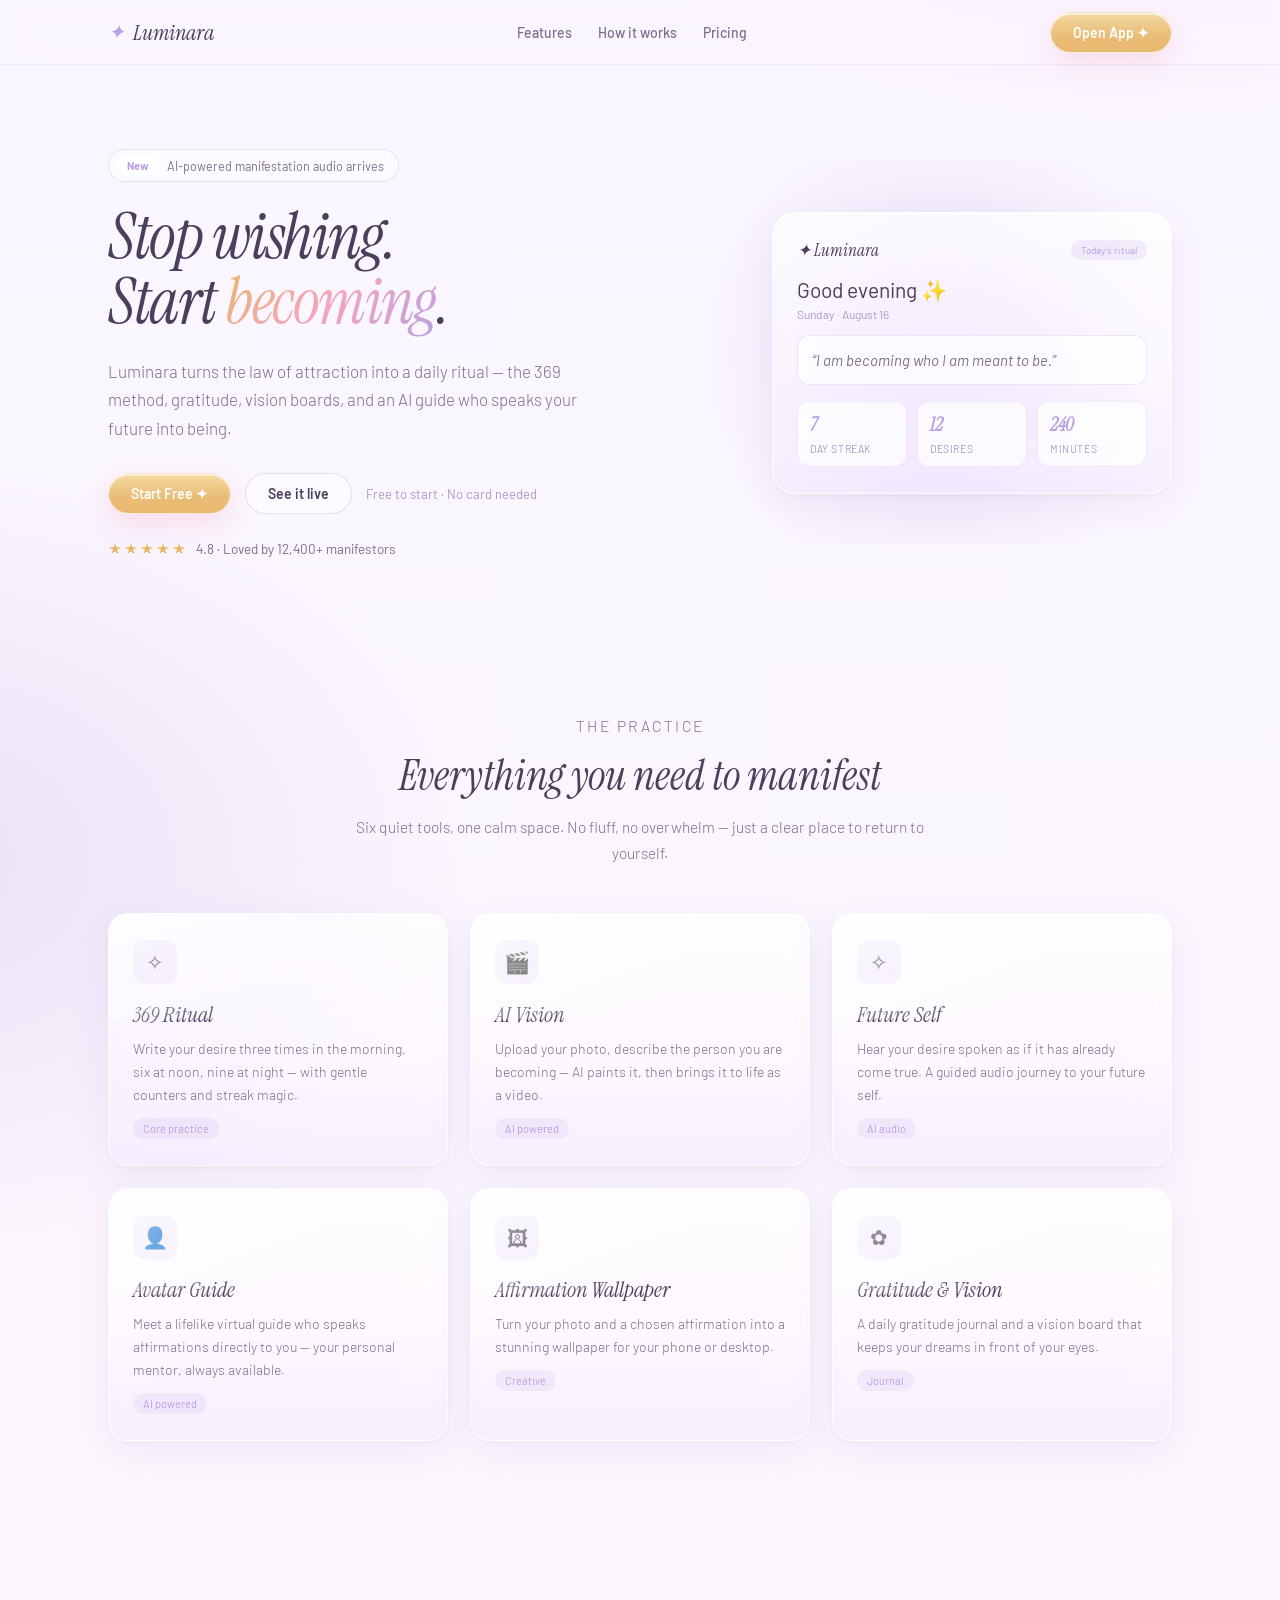
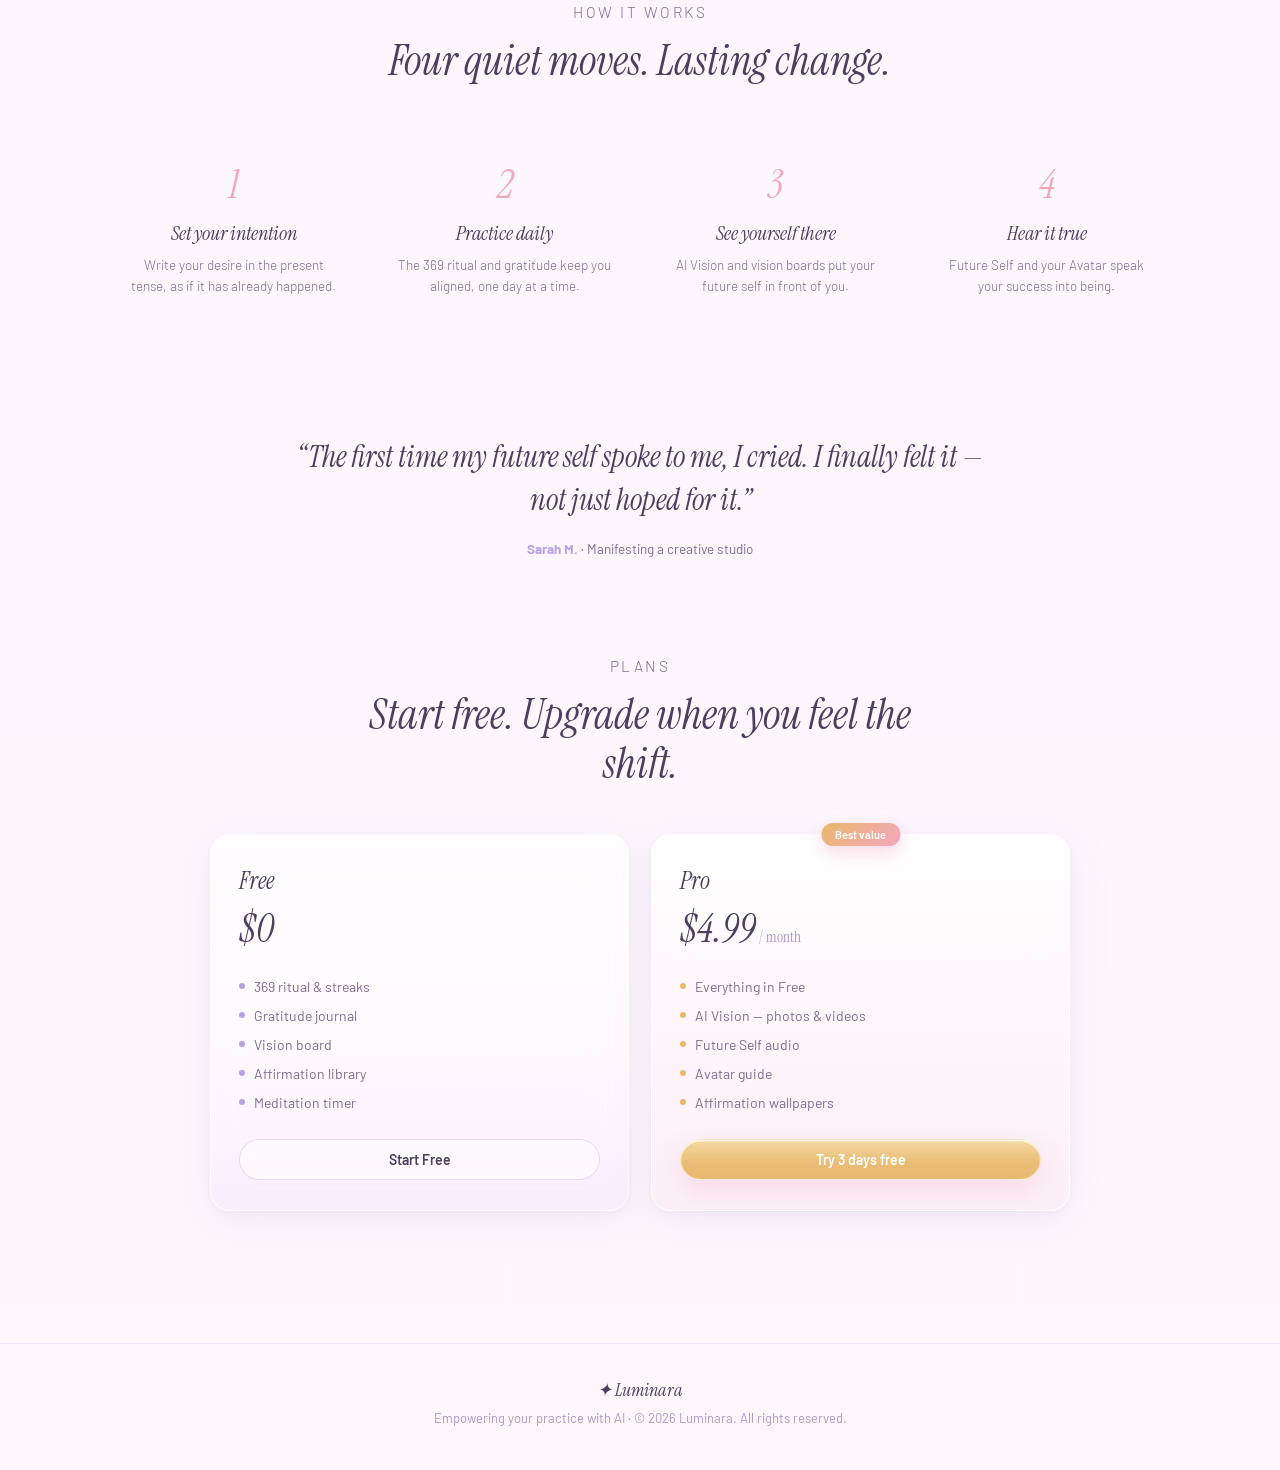
==== landing.html @ 82e82f9a "Add marketing landing page + redirect / to landing" ====
<!DOCTYPE html>
<html lang="en">
<head>
<meta charset="UTF-8">
<meta name="viewport" content="width=device-width, initial-scale=1.0">
<title>Luminara — Manifest Your Reality</title>
<meta name="description" content="Luminara turns the law of attraction into a daily ritual: 369 method, gratitude, vision boards, and an AI guide that speaks your future into being.">
<link rel="preconnect" href="https://fonts.googleapis.com">
<link rel="preconnect" href="https://fonts.gstatic.com" crossorigin>
<link href="https://fonts.googleapis.com/css2?family=Instrument+Serif:ital@0;1&family=Barlow:wght@300;400;500;600&family=Inter:wght@300;400;500&display=swap" rel="stylesheet">
<style>
:root {
  --bg: #FAF6FF;
  --purple: #B8A1E3; --pink: #F4A6BD; --gold: #E8B86D;
  --text: #4A3F5C; --text2: #7C6F8E; --text3: #A89BC4;
  --card: linear-gradient(180deg, rgba(255,255,255,0.72) 0%, rgba(255,255,255,0.42) 55%, rgba(241,232,255,0.5) 100%);
  --shadow: 0 10px 38px rgba(184,161,227,0.16), 0 2px 6px rgba(74,63,92,0.04);
  --radius: 20px;
}
* { margin: 0; padding: 0; box-sizing: border-box; -webkit-tap-highlight-color: transparent; }
body {
  font-family: 'Barlow', 'Inter', sans-serif; color: var(--text);
  background:
    radial-gradient(1100px 700px at 88% -10%, rgba(244,166,189,0.22), transparent 62%),
    radial-gradient(950px 650px at -8% 28%, rgba(184,161,227,0.26), transparent 62%),
    radial-gradient(850px 600px at 55% 115%, rgba(232,184,109,0.16), transparent 62%),
    linear-gradient(180deg, #FAF6FF 0%, #FDF7FB 100%);
  min-height: 100vh; overflow-x: hidden; -webkit-font-smoothing: antialiased;
}
.container { max-width: 1120px; margin: 0 auto; padding: 0 28px; }
h1, h2, h3 { font-family: 'Instrument Serif', serif; font-style: italic; font-weight: 400; }

/* Nav */
.lp-nav { position: sticky; top: 0; z-index: 20; backdrop-filter: blur(18px) saturate(1.5); background: rgba(250,246,255,0.72); border-bottom: 1px solid rgba(184,161,227,0.18); }
.lp-nav .container { display: flex; align-items: center; justify-content: space-between; height: 64px; }
.lp-logo { display: flex; align-items: center; gap: 8px; font-family: 'Instrument Serif', serif; font-style: italic; font-size: 22px; color: var(--text); text-decoration: none; }
.lp-logo .spark { color: var(--purple); font-size: 20px; }
.lp-links { display: flex; gap: 26px; }
.lp-links a { color: var(--text2); text-decoration: none; font-size: 14px; font-weight: 500; transition: 0.25s; }
.lp-links a:hover { color: var(--text); }
.btn { display: inline-flex; align-items: center; gap: 8px; border-radius: 999px; text-decoration: none; font-size: 14px; font-weight: 600; padding: 11px 22px; transition: 0.25s; cursor: pointer; border: none; }
.btn-gold {
  background: linear-gradient(180deg, rgba(245,217,160,0.96) 0%, rgba(232,184,109,0.94) 60%, rgba(232,184,109,0.98) 100%);
  border: 1px solid rgba(255,255,255,0.6);
  box-shadow: inset 0 1.5px 0 rgba(255,255,255,0.8), 0 10px 26px rgba(244,166,189,0.3);
  color: #fff;
}
.btn-gold:hover { transform: translateY(-2px); box-shadow: inset 0 1.5px 0 rgba(255,255,255,0.8), 0 14px 32px rgba(244,166,189,0.42); }
.btn-ghost { background: rgba(255,255,255,0.6); border: 1px solid rgba(184,161,227,0.35); color: var(--text); }
.btn-ghost:hover { background: rgba(255,255,255,0.9); transform: translateY(-2px); }

/* Hero */
.lp-hero { padding: 84px 0 70px; }
.lp-hero .container { display: grid; grid-template-columns: 1.08fr 0.92fr; gap: 52px; align-items: center; }
.lp-badge { display: inline-flex; align-items: center; gap: 8px; background: rgba(255,255,255,0.6); border: 1px solid rgba(184,161,227,0.3); border-radius: 999px; padding: 6px 14px 6px 8px; font-size: 12.5px; color: var(--text2); margin-bottom: 22px; }
.lp-badge b { background: #fff; border-radius: 999px; padding: 3px 10px; font-size: 11px; color: var(--purple); }
.lp-hero h1 { font-size: 64px; line-height: 1.02; letter-spacing: -1.5px; color: var(--text); }
.lp-hero h1 em { font-style: italic; background: linear-gradient(135deg, #E8B86D, #F4A6BD, #B8A1E3); -webkit-background-clip: text; background-clip: text; -webkit-text-fill-color: transparent; }
.lp-hero .sub { font-size: 17px; color: var(--text2); line-height: 1.7; margin: 22px 0 30px; max-width: 480px; font-weight: 300; }
.lp-cta { display: flex; gap: 14px; flex-wrap: wrap; align-items: center; }
.lp-cta .note { font-size: 13px; color: var(--text3); }
.lp-stars { display: flex; align-items: center; gap: 8px; margin-top: 26px; color: var(--text2); font-size: 13.5px; }
.lp-stars .s { color: var(--gold); letter-spacing: 2px; }

/* Hero mock */
.lp-mock { position: relative; }
.mock-card {
  background: var(--card); backdrop-filter: blur(20px) saturate(1.6); border-radius: 24px;
  border: 1px solid rgba(255,255,255,0.75); border-top-color: rgba(255,255,255,0.95);
  box-shadow: var(--shadow), inset 0 1px 0 rgba(255,255,255,0.9);
  padding: 26px 24px; max-width: 400px; margin-left: auto;
}
.mock-top { display: flex; justify-content: space-between; align-items: center; margin-bottom: 16px; }
.mock-logo { font-family: 'Instrument Serif', serif; font-style: italic; font-size: 17px; color: var(--text); }
.mock-chip { font-size: 10px; background: rgba(184,161,227,0.18); color: var(--purple); padding: 4px 10px; border-radius: 999px; }
.mock-greet { font-size: 21px; color: var(--text); margin-bottom: 4px; }
.mock-date { font-size: 12px; color: var(--text3); margin-bottom: 14px; }
.mock-mantra { font-size: 15px; font-style: italic; color: var(--text2); line-height: 1.6; background: rgba(255,255,255,0.7); border: 1px solid rgba(184,161,227,0.25); border-radius: 12px; padding: 12px 14px; margin-bottom: 16px; }
.mock-stats { display: flex; gap: 10px; }
.mock-stat { flex: 1; background: rgba(255,255,255,0.75); border: 1px solid rgba(184,161,227,0.2); border-radius: 12px; padding: 10px 12px; }
.mock-stat b { display: block; font-size: 19px; color: var(--purple); font-family: 'Instrument Serif', serif; font-style: italic; }
.mock-stat span { font-size: 10.5px; color: var(--text3); text-transform: uppercase; letter-spacing: 0.6px; }
.mock-glow { position: absolute; inset: -18%; background: radial-gradient(circle, rgba(184,161,227,0.3), transparent 65%); z-index: -1; }

/* Section base */
.lp-sec { padding: 72px 0; }
.lp-sec-head { text-align: center; max-width: 620px; margin: 0 auto 46px; }
.lp-kicker { font-size: 12.5px; text-transform: uppercase; letter-spacing: 2.5px; color: var(--purple); margin-bottom: 12px; }
.lp-sec-head h2 { font-size: 42px; color: var(--text); line-height: 1.15; }
.lp-sec-head p { color: var(--text2); font-size: 15.5px; margin-top: 14px; line-height: 1.7; font-weight: 300; }

/* Features */
.lp-feats { display: grid; grid-template-columns: repeat(3, 1fr); gap: 22px; }
.feat {
  background: var(--card); backdrop-filter: blur(18px) saturate(1.6);
  border: 1px solid rgba(255,255,255,0.72); border-top-color: rgba(255,255,255,0.95);
  border-radius: var(--radius); padding: 26px 24px; box-shadow: var(--shadow);
  transition: 0.35s cubic-bezier(0.2,0.7,0.3,1); position: relative; overflow: hidden;
}
.feat::before { content: ""; position: absolute; top: 0; left: 0; right: 0; height: 42%; background: linear-gradient(135deg, rgba(255,255,255,0.6), transparent 60%); pointer-events: none; }
.feat:hover { transform: translateY(-4px); box-shadow: 0 16px 44px rgba(184,161,227,0.24); }
.feat .ico { width: 44px; height: 44px; border-radius: 12px; display: flex; align-items: center; justify-content: center; font-size: 21px; background: rgba(184,161,227,0.16); margin-bottom: 16px; }
.feat h3 { font-size: 22px; color: var(--text); margin-bottom: 8px; }
.feat p { font-size: 14px; color: var(--text2); line-height: 1.65; font-weight: 300; }
.feat .tag { display: inline-block; margin-top: 12px; font-size: 11px; color: var(--purple); background: rgba(184,161,227,0.14); padding: 4px 10px; border-radius: 999px; }

/* How it works */
.lp-steps { display: grid; grid-template-columns: repeat(4, 1fr); gap: 20px; counter-reset: step; }
.step { text-align: center; padding: 26px 18px; }
.step .num { font-family: 'Instrument Serif', serif; font-style: italic; font-size: 40px; color: var(--pink); display: block; margin-bottom: 10px; }
.step h3 { font-size: 20px; color: var(--text); margin-bottom: 8px; }
.step p { font-size: 13.5px; color: var(--text2); line-height: 1.6; font-weight: 300; }

/* Big quote */
.lp-quote { text-align: center; padding: 40px 0 10px; }
.lp-quote blockquote { font-family: 'Instrument Serif', serif; font-style: italic; font-size: 30px; color: var(--text); line-height: 1.45; max-width: 720px; margin: 0 auto; }
.lp-quote .who { margin-top: 18px; font-size: 13.5px; color: var(--text2); }
.lp-quote .who b { color: var(--purple); }

/* Pricing */
.lp-price { display: grid; grid-template-columns: 1fr 1fr; gap: 22px; max-width: 860px; margin: 0 auto; }
.price {
  background: var(--card); backdrop-filter: blur(18px) saturate(1.6);
  border: 1px solid rgba(255,255,255,0.72); border-radius: var(--radius);
  padding: 30px 28px; box-shadow: var(--shadow); position: relative;
}
.price.pro { background: linear-gradient(180deg, rgba(255,255,255,0.85), rgba(250,236,244,0.7)); }
.price .best { position: absolute; top: -12px; left: 50%; transform: translateX(-50%); background: linear-gradient(135deg, #E8B86D, #F4A6BD); color: #fff; font-size: 11px; font-weight: 600; padding: 5px 14px; border-radius: 999px; box-shadow: 0 6px 16px rgba(244,166,189,0.4); }
.price h3 { font-size: 24px; color: var(--text); margin-bottom: 6px; }
.price .amt { font-family: 'Instrument Serif', serif; font-style: italic; font-size: 40px; color: var(--text); }
.price .amt small { font-size: 15px; color: var(--text3); font-style: normal; }
.price ul { list-style: none; margin: 18px 0 22px; }
.price li { font-size: 14px; color: var(--text2); padding: 6px 0; display: flex; gap: 9px; align-items: center; }
.price li::before { content: ""; width: 6px; height: 6px; border-radius: 50%; background: var(--purple); flex-shrink: 0; }
.price.pro li::before { background: var(--gold); }
.price .btn { width: 100%; justify-content: center; }

/* Footer */
.lp-foot { border-top: 1px solid rgba(184,161,227,0.2); padding: 34px 0 44px; margin-top: 60px; text-align: center; }
.lp-foot .f-logo { font-family: 'Instrument Serif', serif; font-style: italic; font-size: 18px; color: var(--text); margin-bottom: 8px; }
.lp-foot p { font-size: 13px; color: var(--text3); }

/* Responsive */
@media (max-width: 900px) {
  .lp-hero .container { grid-template-columns: 1fr; gap: 40px; }
  .lp-hero h1 { font-size: 46px; }
  .mock-card { margin: 0 auto; }
  .lp-feats { grid-template-columns: 1fr 1fr; }
  .lp-steps { grid-template-columns: 1fr 1fr; }
  .lp-links { display: none; }
}
@media (max-width: 600px) {
  .lp-hero { padding: 52px 0 40px; }
  .lp-hero h1 { font-size: 38px; }
  .lp-sec { padding: 48px 0; }
  .lp-sec-head h2 { font-size: 32px; }
  .lp-feats { grid-template-columns: 1fr; }
  .lp-steps { grid-template-columns: 1fr; }
  .lp-price { grid-template-columns: 1fr; }
  .lp-quote blockquote { font-size: 24px; }
}
</style>
</head>
<body>

<nav class="lp-nav">
  <div class="container">
    <a class="lp-logo" href="landing.html"><span class="spark">✦</span>Luminara</a>
    <div class="lp-links">
      <a href="#features">Features</a>
      <a href="#how">How it works</a>
      <a href="#pricing">Pricing</a>
    </div>
    <a class="btn btn-gold" href="index.html">Open App ✦</a>
  </div>
</nav>

<header class="lp-hero">
  <div class="container">
    <div>
      <span class="lp-badge"><b>New</b> AI-powered manifestation audio arrives</span>
      <h1>Stop wishing.<br>Start <em>becoming</em>.</h1>
      <p class="sub">Luminara turns the law of attraction into a daily ritual — the 369 method, gratitude, vision boards, and an AI guide who speaks your future into being.</p>
      <div class="lp-cta">
        <a class="btn btn-gold" href="index.html">Start Free ✦</a>
        <a class="btn btn-ghost" href="index.html">See it live</a>
        <span class="note">Free to start · No card needed</span>
      </div>
      <div class="lp-stars"><span class="s">★★★★★</span> 4.8 · Loved by 12,400+ manifestors</div>
    </div>
    <div class="lp-mock">
      <div class="mock-glow"></div>
      <div class="mock-card">
        <div class="mock-top"><span class="mock-logo">✦ Luminara</span><span class="mock-chip">Today's ritual</span></div>
        <div class="mock-greet">Good evening ✨</div>
        <div class="mock-date">Sunday · August 16</div>
        <div class="mock-mantra">“I am becoming who I am meant to be.”</div>
        <div class="mock-stats">
          <div class="mock-stat"><b>7</b><span>Day streak</span></div>
          <div class="mock-stat"><b>12</b><span>Desires</span></div>
          <div class="mock-stat"><b>240</b><span>Minutes</span></div>
        </div>
      </div>
    </div>
  </div>
</header>

<section class="lp-sec" id="features">
  <div class="container">
    <div class="lp-sec-head">
      <p class="lp-kicker">The practice</p>
      <h2>Everything you need to manifest</h2>
      <p>Six quiet tools, one calm space. No fluff, no overwhelm — just a clear place to return to yourself.</p>
    </div>
    <div class="lp-feats">
      <div class="feat"><div class="ico">✧</div><h3>369 Ritual</h3><p>Write your desire three times in the morning, six at noon, nine at night — with gentle counters and streak magic.</p><span class="tag">Core practice</span></div>
      <div class="feat"><div class="ico">🎬</div><h3>AI Vision</h3><p>Upload your photo, describe the person you are becoming — AI paints it, then brings it to life as a video.</p><span class="tag">AI powered</span></div>
      <div class="feat"><div class="ico">✧</div><h3>Future Self</h3><p>Hear your desire spoken as if it has already come true. A guided audio journey to your future self.</p><span class="tag">AI audio</span></div>
      <div class="feat"><div class="ico">👤</div><h3>Avatar Guide</h3><p>Meet a lifelike virtual guide who speaks affirmations directly to you — your personal mentor, always available.</p><span class="tag">AI powered</span></div>
      <div class="feat"><div class="ico">🖼</div><h3>Affirmation Wallpaper</h3><p>Turn your photo and a chosen affirmation into a stunning wallpaper for your phone or desktop.</p><span class="tag">Creative</span></div>
      <div class="feat"><div class="ico">✿</div><h3>Gratitude &amp; Vision</h3><p>A daily gratitude journal and a vision board that keeps your dreams in front of your eyes.</p><span class="tag">Journal</span></div>
    </div>
  </div>
</section>

<section class="lp-sec" id="how">
  <div class="container">
    <div class="lp-sec-head">
      <p class="lp-kicker">How it works</p>
      <h2>Four quiet moves. Lasting change.</h2>
    </div>
    <div class="lp-steps">
      <div class="step"><span class="num">1</span><h3>Set your intention</h3><p>Write your desire in the present tense, as if it has already happened.</p></div>
      <div class="step"><span class="num">2</span><h3>Practice daily</h3><p>The 369 ritual and gratitude keep you aligned, one day at a time.</p></div>
      <div class="step"><span class="num">3</span><h3>See yourself there</h3><p>AI Vision and vision boards put your future self in front of you.</p></div>
      <div class="step"><span class="num">4</span><h3>Hear it true</h3><p>Future Self and your Avatar speak your success into being.</p></div>
    </div>
  </div>
</section>

<section class="lp-quote">
  <div class="container">
    <blockquote>“The first time my future self spoke to me, I cried. I finally felt it — not just hoped for it.”</blockquote>
    <p class="who"><b>Sarah M.</b> · Manifesting a creative studio</p>
  </div>
</section>

<section class="lp-sec" id="pricing">
  <div class="container">
    <div class="lp-sec-head">
      <p class="lp-kicker">Plans</p>
      <h2>Start free. Upgrade when you feel the shift.</h2>
    </div>
    <div class="lp-price">
      <div class="price">
        <h3>Free</h3>
        <div class="amt">$0</div>
        <ul>
          <li>369 ritual &amp; streaks</li>
          <li>Gratitude journal</li>
          <li>Vision board</li>
          <li>Affirmation library</li>
          <li>Meditation timer</li>
        </ul>
        <a class="btn btn-ghost" href="index.html">Start Free</a>
      </div>
      <div class="price pro">
        <span class="best">Best value</span>
        <h3>Pro</h3>
        <div class="amt">$4.99<small> / month</small></div>
        <ul>
          <li>Everything in Free</li>
          <li>AI Vision — photos &amp; videos</li>
          <li>Future Self audio</li>
          <li>Avatar guide</li>
          <li>Affirmation wallpapers</li>
        </ul>
        <a class="btn btn-gold" href="index.html">Try 3 days free</a>
      </div>
    </div>
  </div>
</section>

<footer class="lp-foot">
  <div class="container">
    <p class="f-logo">✦ Luminara</p>
    <p>Empowering your practice with AI · © 2026 Luminara. All rights reserved.</p>
  </div>
</footer>

</body>
</html>
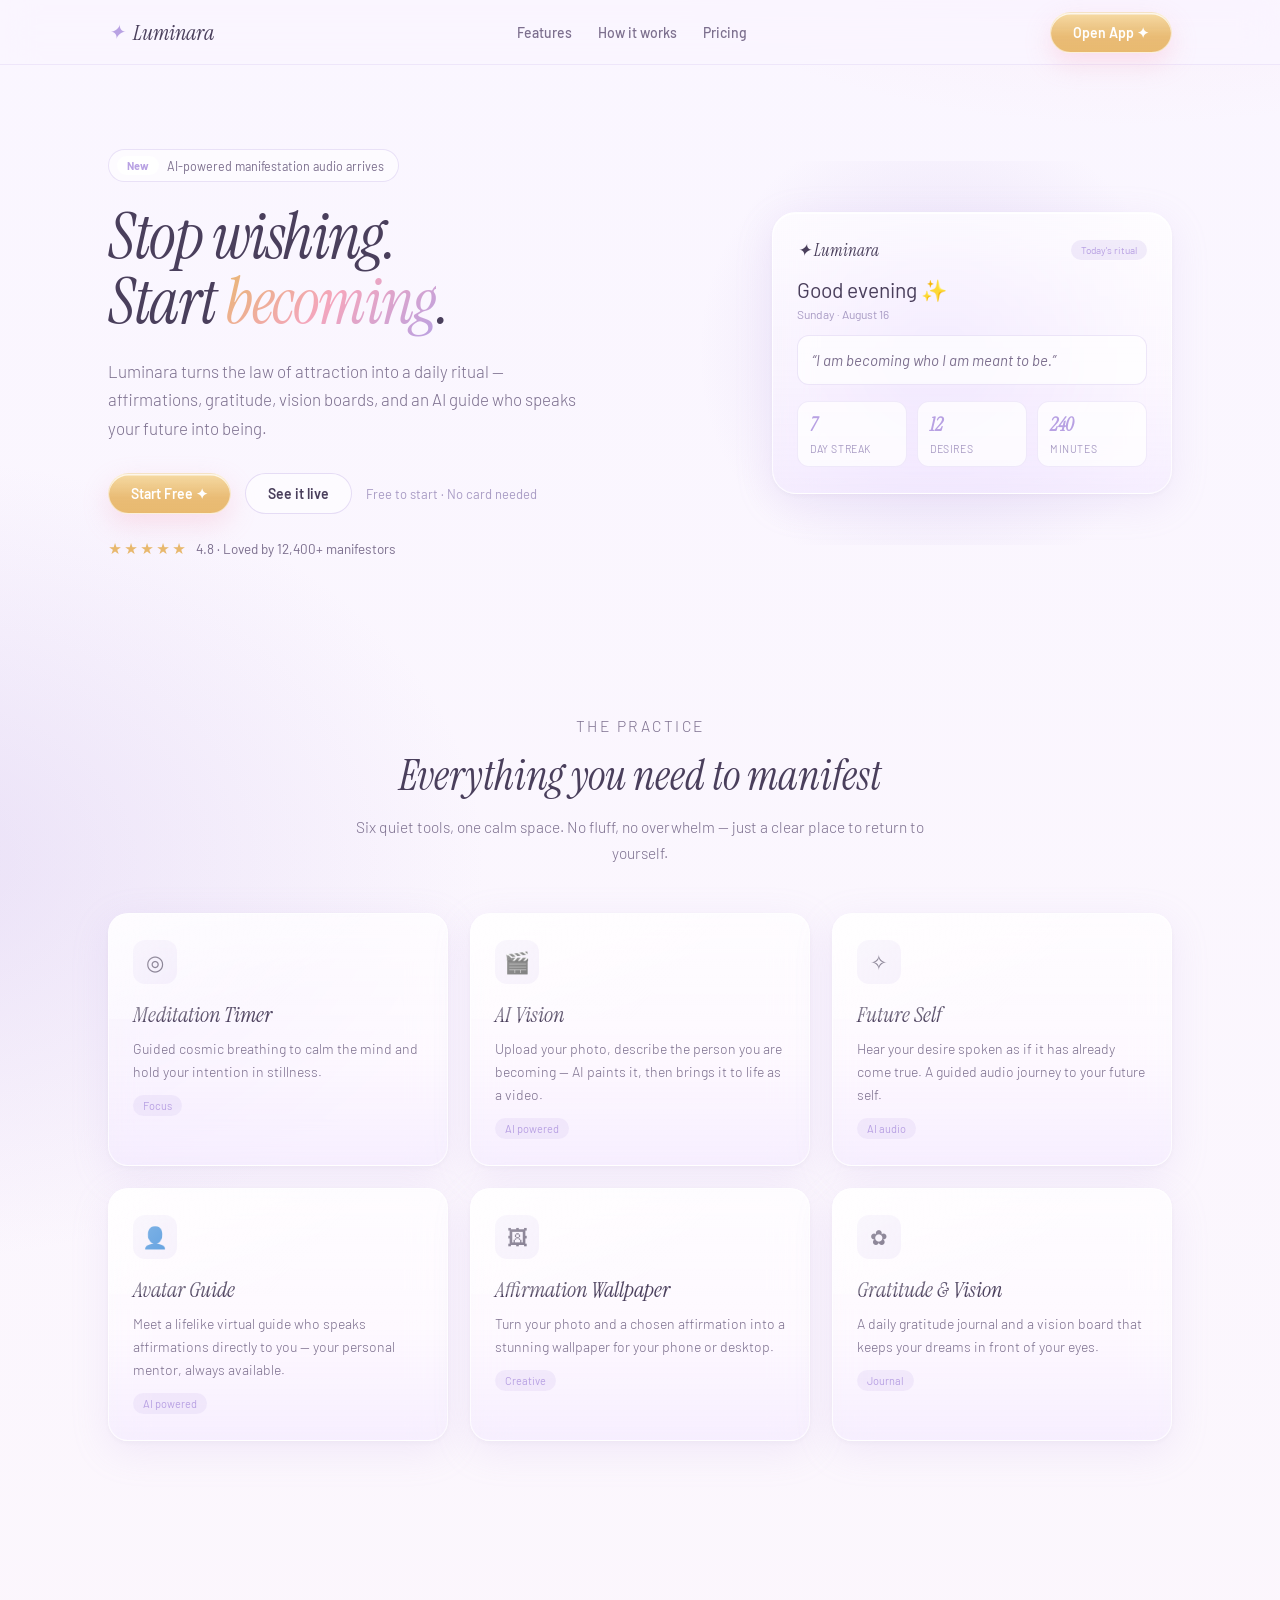
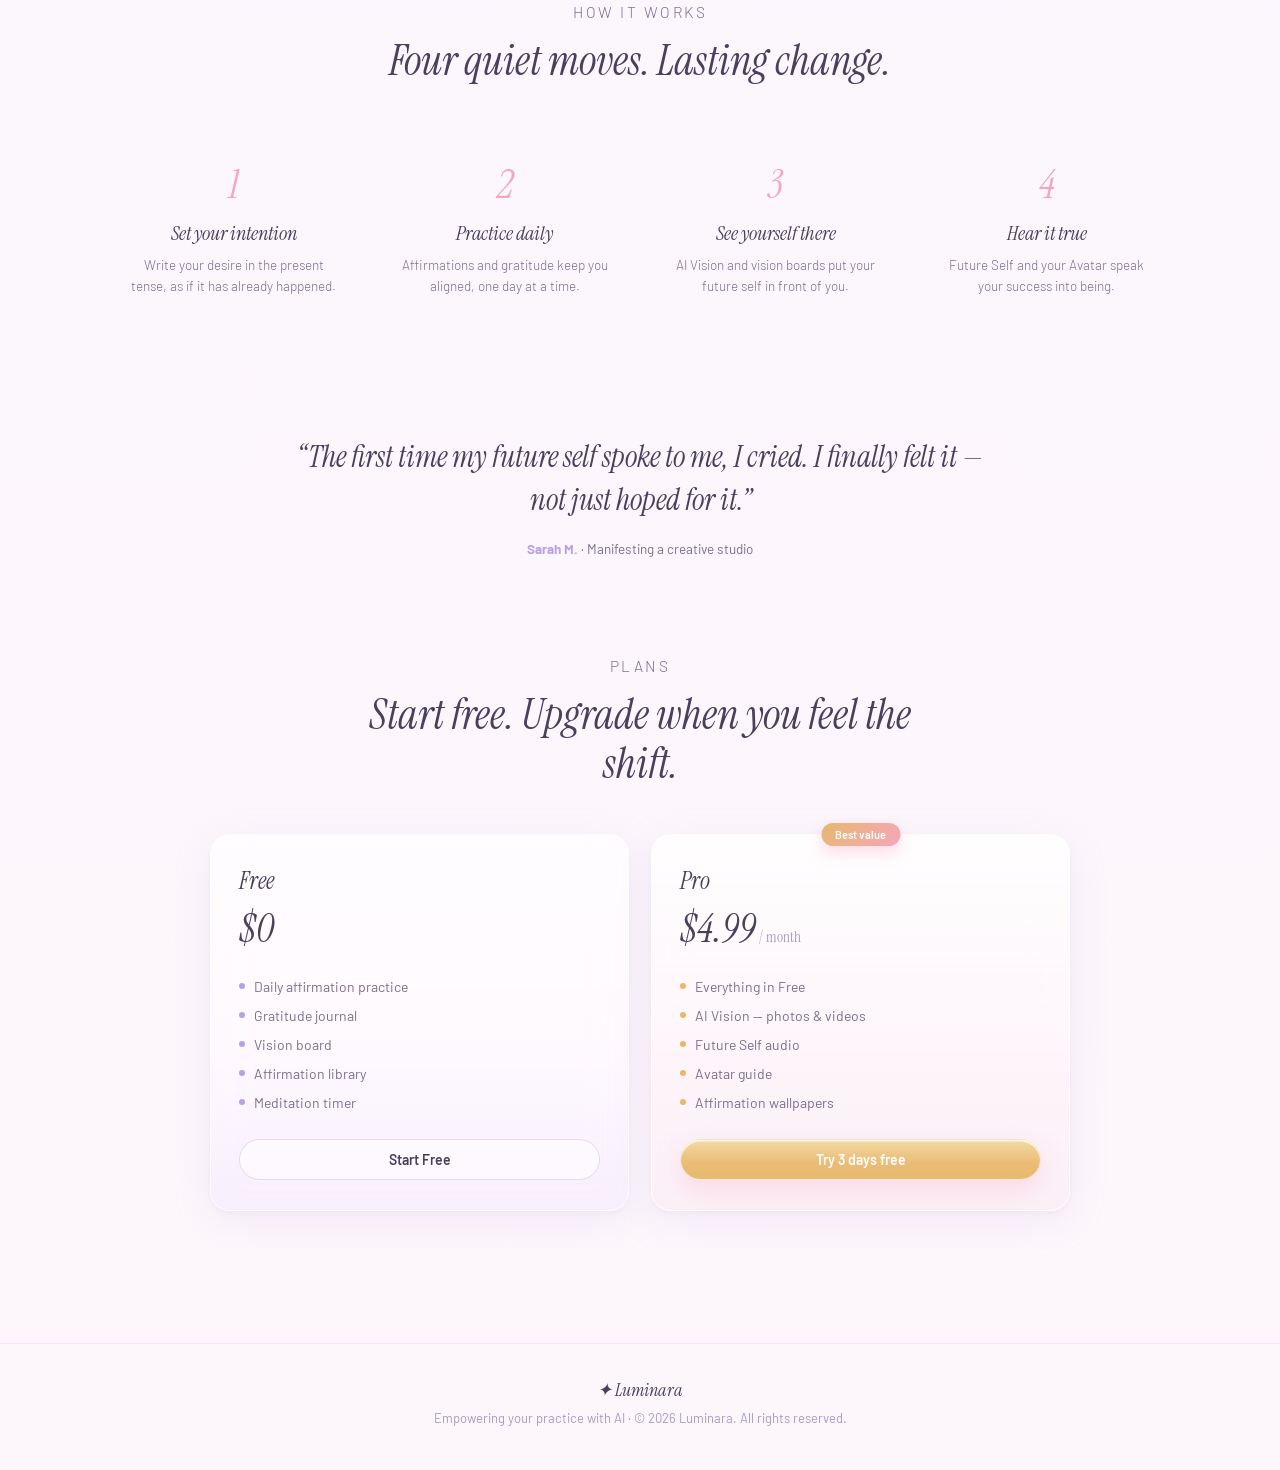
==== commit 930529db: "Remove 369 Manifestation Ritual feature (page, nav, home card, logic, landing mentions)" ====
--- a/landing.html
+++ b/landing.html
@@ -4,7 +4,7 @@
 <meta charset="UTF-8">
 <meta name="viewport" content="width=device-width, initial-scale=1.0">
 <title>Luminara — Manifest Your Reality</title>
-<meta name="description" content="Luminara turns the law of attraction into a daily ritual: 369 method, gratitude, vision boards, and an AI guide that speaks your future into being.">
+<meta name="description" content="Luminara turns the law of attraction into a daily ritual: affirmations, gratitude, vision boards, and an AI guide that speaks your future into being.">
 <link rel="preconnect" href="https://fonts.googleapis.com">
 <link rel="preconnect" href="https://fonts.gstatic.com" crossorigin>
 <link href="https://fonts.googleapis.com/css2?family=Instrument+Serif:ital@0;1&family=Barlow:wght@300;400;500;600&family=Inter:wght@300;400;500&display=swap" rel="stylesheet">
@@ -180,7 +180,7 @@
     <div>
       <span class="lp-badge"><b>New</b> AI-powered manifestation audio arrives</span>
       <h1>Stop wishing.<br>Start <em>becoming</em>.</h1>
-      <p class="sub">Luminara turns the law of attraction into a daily ritual — the 369 method, gratitude, vision boards, and an AI guide who speaks your future into being.</p>
+      <p class="sub">Luminara turns the law of attraction into a daily ritual — affirmations, gratitude, vision boards, and an AI guide who speaks your future into being.</p>
       <div class="lp-cta">
         <a class="btn btn-gold" href="index.html">Start Free ✦</a>
         <a class="btn btn-ghost" href="index.html">See it live</a>
@@ -213,7 +213,7 @@
       <p>Six quiet tools, one calm space. No fluff, no overwhelm — just a clear place to return to yourself.</p>
     </div>
     <div class="lp-feats">
-      <div class="feat"><div class="ico">✧</div><h3>369 Ritual</h3><p>Write your desire three times in the morning, six at noon, nine at night — with gentle counters and streak magic.</p><span class="tag">Core practice</span></div>
+      <div class="feat"><div class="ico">◎</div><h3>Meditation Timer</h3><p>Guided cosmic breathing to calm the mind and hold your intention in stillness.</p><span class="tag">Focus</span></div>
       <div class="feat"><div class="ico">🎬</div><h3>AI Vision</h3><p>Upload your photo, describe the person you are becoming — AI paints it, then brings it to life as a video.</p><span class="tag">AI powered</span></div>
       <div class="feat"><div class="ico">✧</div><h3>Future Self</h3><p>Hear your desire spoken as if it has already come true. A guided audio journey to your future self.</p><span class="tag">AI audio</span></div>
       <div class="feat"><div class="ico">👤</div><h3>Avatar Guide</h3><p>Meet a lifelike virtual guide who speaks affirmations directly to you — your personal mentor, always available.</p><span class="tag">AI powered</span></div>
@@ -231,7 +231,7 @@
     </div>
     <div class="lp-steps">
       <div class="step"><span class="num">1</span><h3>Set your intention</h3><p>Write your desire in the present tense, as if it has already happened.</p></div>
-      <div class="step"><span class="num">2</span><h3>Practice daily</h3><p>The 369 ritual and gratitude keep you aligned, one day at a time.</p></div>
+      <div class="step"><span class="num">2</span><h3>Practice daily</h3><p>Affirmations and gratitude keep you aligned, one day at a time.</p></div>
       <div class="step"><span class="num">3</span><h3>See yourself there</h3><p>AI Vision and vision boards put your future self in front of you.</p></div>
       <div class="step"><span class="num">4</span><h3>Hear it true</h3><p>Future Self and your Avatar speak your success into being.</p></div>
     </div>
@@ -256,7 +256,7 @@
         <h3>Free</h3>
         <div class="amt">$0</div>
         <ul>
-          <li>369 ritual &amp; streaks</li>
+          <li>Daily affirmation practice</li>
           <li>Gratitude journal</li>
           <li>Vision board</li>
           <li>Affirmation library</li>
